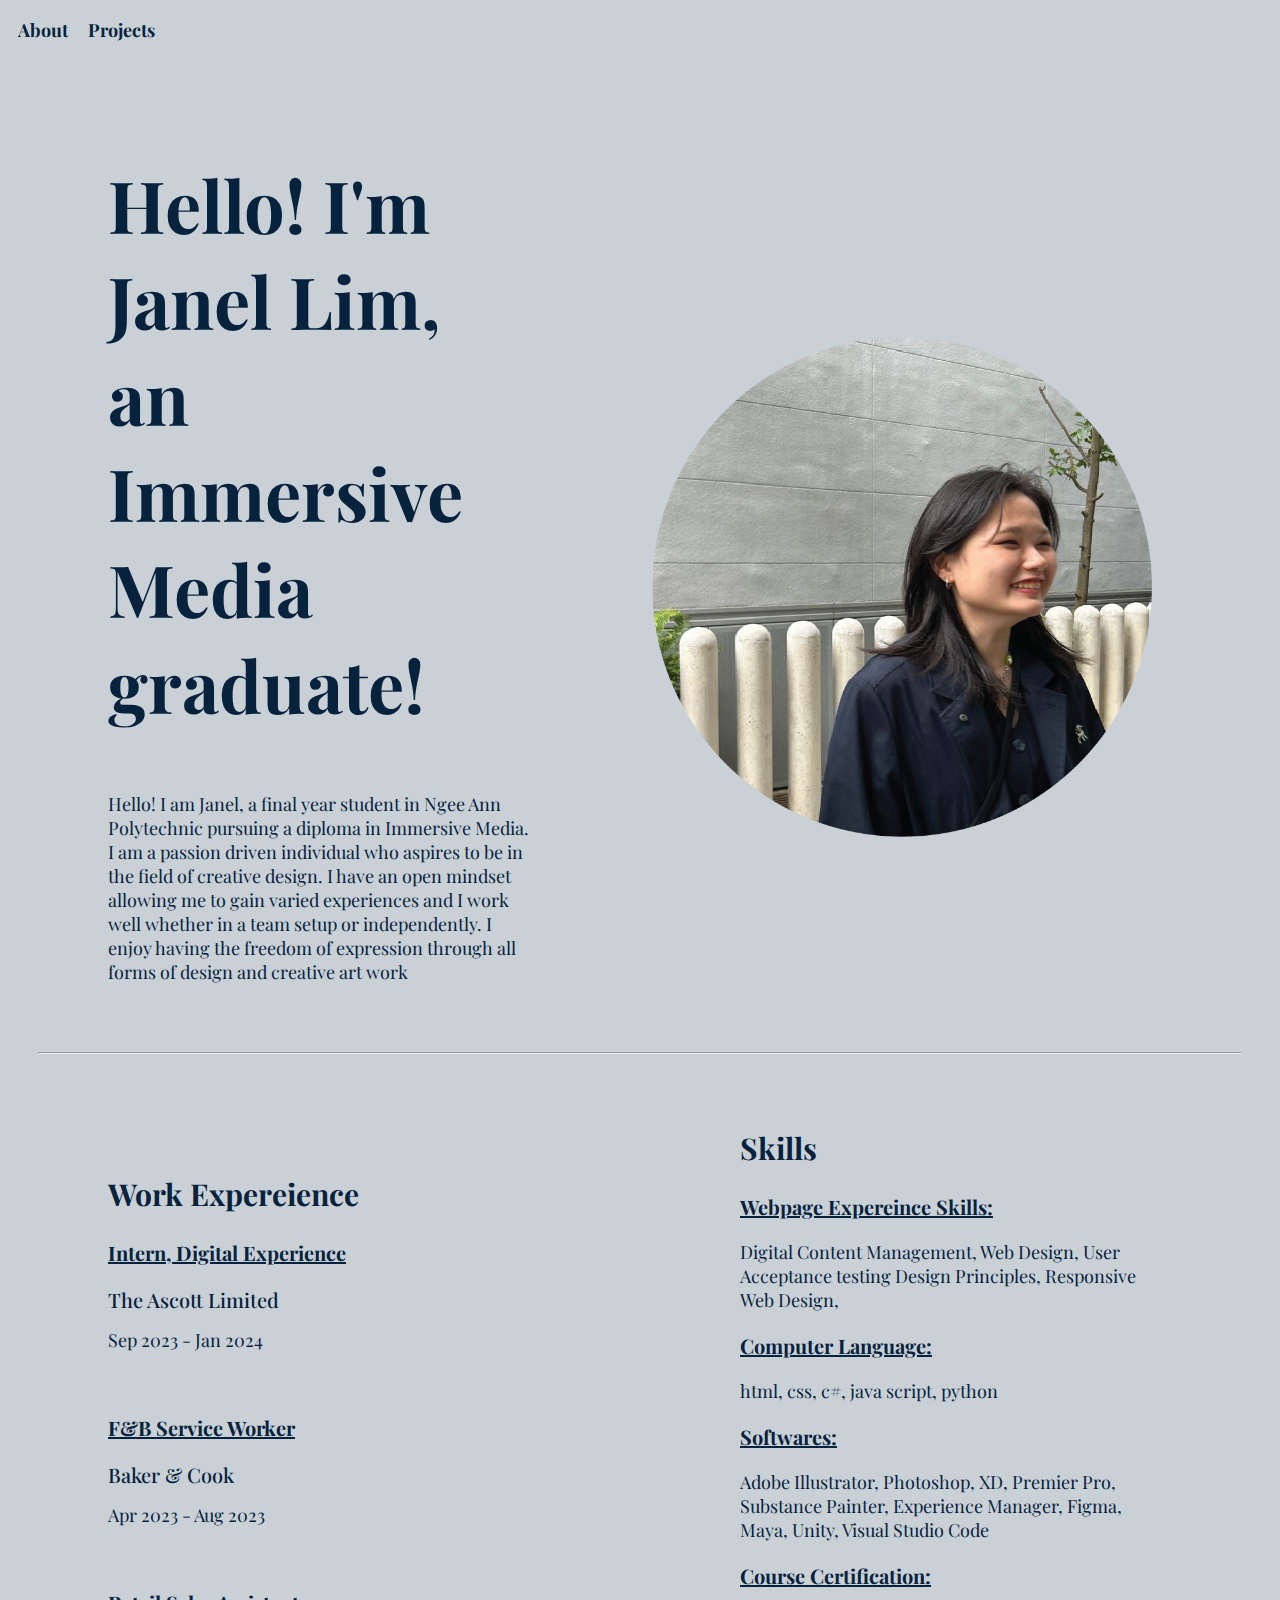
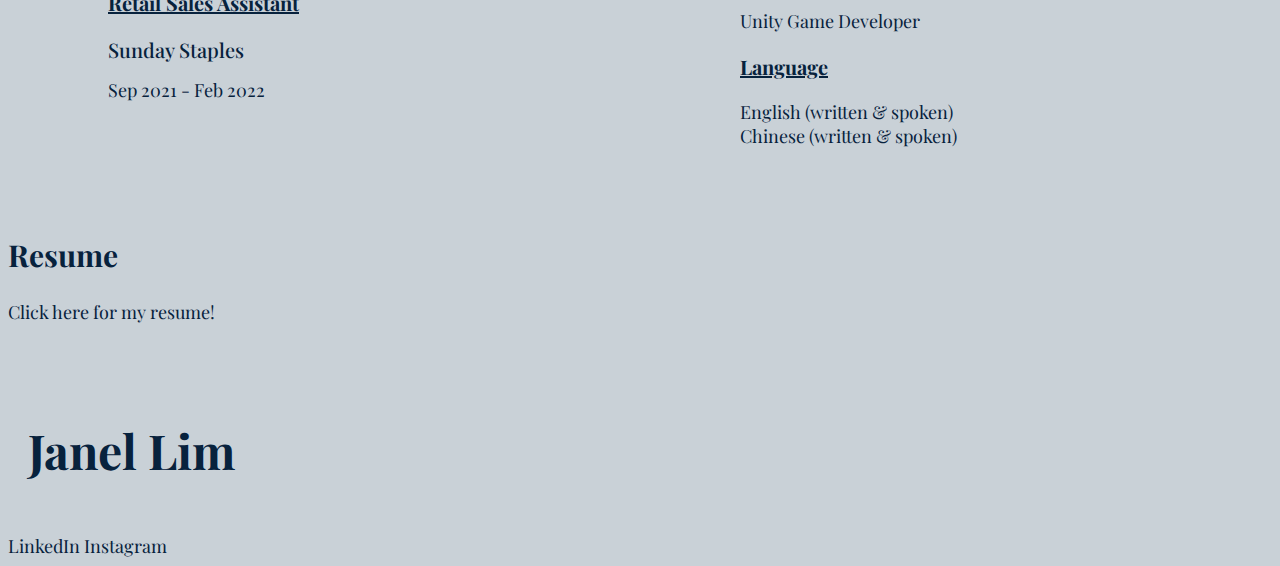
==== index.html @ 692f7a8f "fixes work & skills portion" ====
<!DOCTYPE html>
<html lang="en">
    <head>
        <meta charset="utf-8">
        <meta name="author" content="Lim Mei Fang Janel">
        <meta name="description" content="e-portfolio">
        <link href="style.css" rel="stylesheet" type="text/css">
        <link rel="preconnect" href="https://fonts.googleapis.com">
        <link rel="preconnect" href="https://fonts.gstatic.com" crossorigin>
        <link href="https://fonts.googleapis.com/css2?family=Playfair+Display:ital,wght@0,400..900;1,400..900&display=swap" rel="stylesheet">
        
        <title>Janel Lim</title>
    </head>
    <body>
        <!--<ul class="navbar">
            <li class="navitem"><a href="index.html">About</a></li>
            <li class="navitem"><a href="projects.html">Projects</a></li>
        </ul>-->

        <ul class="navbar">
            <li class="navitem"><a href="index.html">About</a></li>
            <li class="navitem"><a href="projects.html">Projects</a></li>
        </ul>
        <div class="aboutMe"><!--Row-->
            
            <div class="abtSect"><!--Column-->
                <br>
                <h2 id="personalDes">Hello! I'm Janel Lim, an Immersive Media graduate!</h2>
                <p id="home-description">Hello! I am Janel, a final year student in Ngee Ann Polytechnic pursuing a diploma in Immersive Media. 
                    I am a passion driven individual who aspires to be in the field of creative design. 
                    I have an open mindset allowing me to gain varied experiences and I work well whether in a team setup or independently.
                    I enjoy having the freedom of expression through all forms of design and creative art work
                </p>
            </div>
            <div class="abtSect"><!--Column-->
                <img src="Media/resImg.png" id="resumeIMG">
            </div>
        </div>

        <hr id="Separate-Sections">
        <div class="workSkillsec">
            <div class="WScol"><!--row-->
                <div id="workEx"><!--Column-->
                    <h2 class="indexTitle">Work Expereience</h2>
                    <div id="WEcontent"> <!--Ascott-->
                        <h3 class="WErole">Intern, Digital Experience</h3>
                        <p class="WEcompany">The Ascott Limited</p>
                        <p class="WEduration">Sep 2023 - Jan 2024 </p>
                    </div>
                    <br>
                    <div class="WEcontent"><!--BnC-->
                        <h3 class="WErole">F&B Service Worker</h3>
                        <p class="WEcompany">Baker & Cook</p>
                        <p class="WEduration">Apr 2023 - Aug 2023</p>
                    </div>
                    <br>
                    <div class="WEcontent">
                        <h3 class="WErole">Retail Sales Assistant</h3>
                        <p class="WEcompany">Sunday Staples</p>
                        <p class="WEduration">Sep 2021 - Feb 2022</p>
                    </div>
                </div>
            </div>
            <div class="WScol">
                <div id="skills">
                    <h2 class="indexTitle">Skills</h2>
                    <div class="skillList">
                        <dl id="webexperienceSkill">
                            <h3 class="skillTitle">Webpage Expereince Skills:</h3>
                            <dt>Digital Content Management, Web Design, User Acceptance testing
                                Design Principles, Responsive Web Design, 
                            </dt>
                        </dl>
                        <dl id="ComLanSkill">
                            <h3 class="skillTitle">Computer Language:</h3>
                            <dt>html, css, c#, java script, python</dt>
                        </dl>
                        <dl id="softwareSkill">
                            <h3 class="skillTitle">Softwares:</h3>
                            <dt>Adobe Illustrator, Photoshop, XD, Premier Pro, Substance Painter, Experience Manager,
                                Figma, Maya, Unity, Visual Studio Code
                            </dt>
                        </dl>
                        <dl id="courseCert">
                            <h3 class="skillTitle">Course Certification:</h3>
                            <dt>Unity Game Developer</dt><!--Add hyperklink -->
                        </dl>
                        <dl id="Lan">
                            <h3 class="skillTitle">Language</h3>
                            <dt>English (written & spoken)</dt>
                            <dt>Chinese (written & spoken)</dt>
                        </dl>
                    </div>
                </div>
            </div>
        </div>

        
        <br>
        <div id="Resume">
            <h2 class="indexTitle">Resume</h2>
            <p id="resumesubtext">Click here for my resume!</p>
        </div>
        <br>
        <footer class="footer">
            <h1 id="FooterTitle">Janel Lim</h1>
            <div class="footerlinks">
                <a href="https://www.linkedin.com/in/janel-lim-454b6a211/" target="_blank" class="footerlink">
                    LinkedIn
                </a>
                <a href="https://www.instagram.com/notjanellim/" target="_blank" class="footerlink">
                    Instagram
                </a>
            </div>
        </footer>
    </body>
</html>
---- style.css ----
*{
    margin:10;
    font-size: 18px;
    text-decoration: none;
    color: #07223D;
    background-color: #C9D1D7;
    font-family: "Playfair Display", serif;
}
/*// <uniquifier>: Use a uniquifier for the class name
// <weight>: Use a value from 400 to 900

.playfair-display-<uniquifier> {
  font-family: "Playfair Display", serif;
  font-optical-sizing: auto;
  font-weight: <weight>;
  font-style: normal;
}*/


/* NavBar*/

.navbar{
    list-style-type: none;
    margin:0;
    padding:0;
    overflow:hidden;
}

.navitem{
    float:left;
    font-weight: bold;
    font-size: 25px;
}

.navitem a{
    display:block;
    padding:10px;
    background-color: #C9D1D7;
}



/*Footer*/
#FooterTitle{
    font-size:48px;
    padding:20px;
}


/*Homepage*/

/*about section*/
.aboutMe{
    display:flex;
}

#personalDes{
    font-size: 72px;
}

.abtSect{
    width: 50%;
    float:left;
    padding: 20px; 
    padding-left: 100px;
    align-content:center;
}
/*clear float after colummn*/
.aboutMe:after{
    content:"";
    display:table;
    clear:both;
}

#home-name{
    font-size:25px;
}

#home-tagline{
    font-size:20px;
}

#Separate-Sections{
    margin:30px;
    align-items: center;
}


#resumeIMG{
    width: 500px;
    height: 500px;
    padding-top:100px;
    padding-right: 100px;
    float:right;
}

.indexTitle{
    font-size: 30px;
}

/*Work experience & sklills section*/
.workSkillsec{
    display:flex;
}

.WScol{
    width: 50%;
    float:left;
    padding: 20px; 
    padding-left: 100px;
    align-content:center;
}

.workSkillssect:after{
    content:"";
    display:table;
    clear:both;
}

.WErole{
    font-size:20px;
    text-decoration: underline;
}
.WEcompany{
    margin:0;
    font-size: 20px;
    font-weight: 500;
}

.WEduration{
    margin-top: 15px;
    font-size:18px;
}

#skills{
    padding-right: 100px;
}

.skillTitle{
    font-size: 20px;
    text-decoration: underline;
}
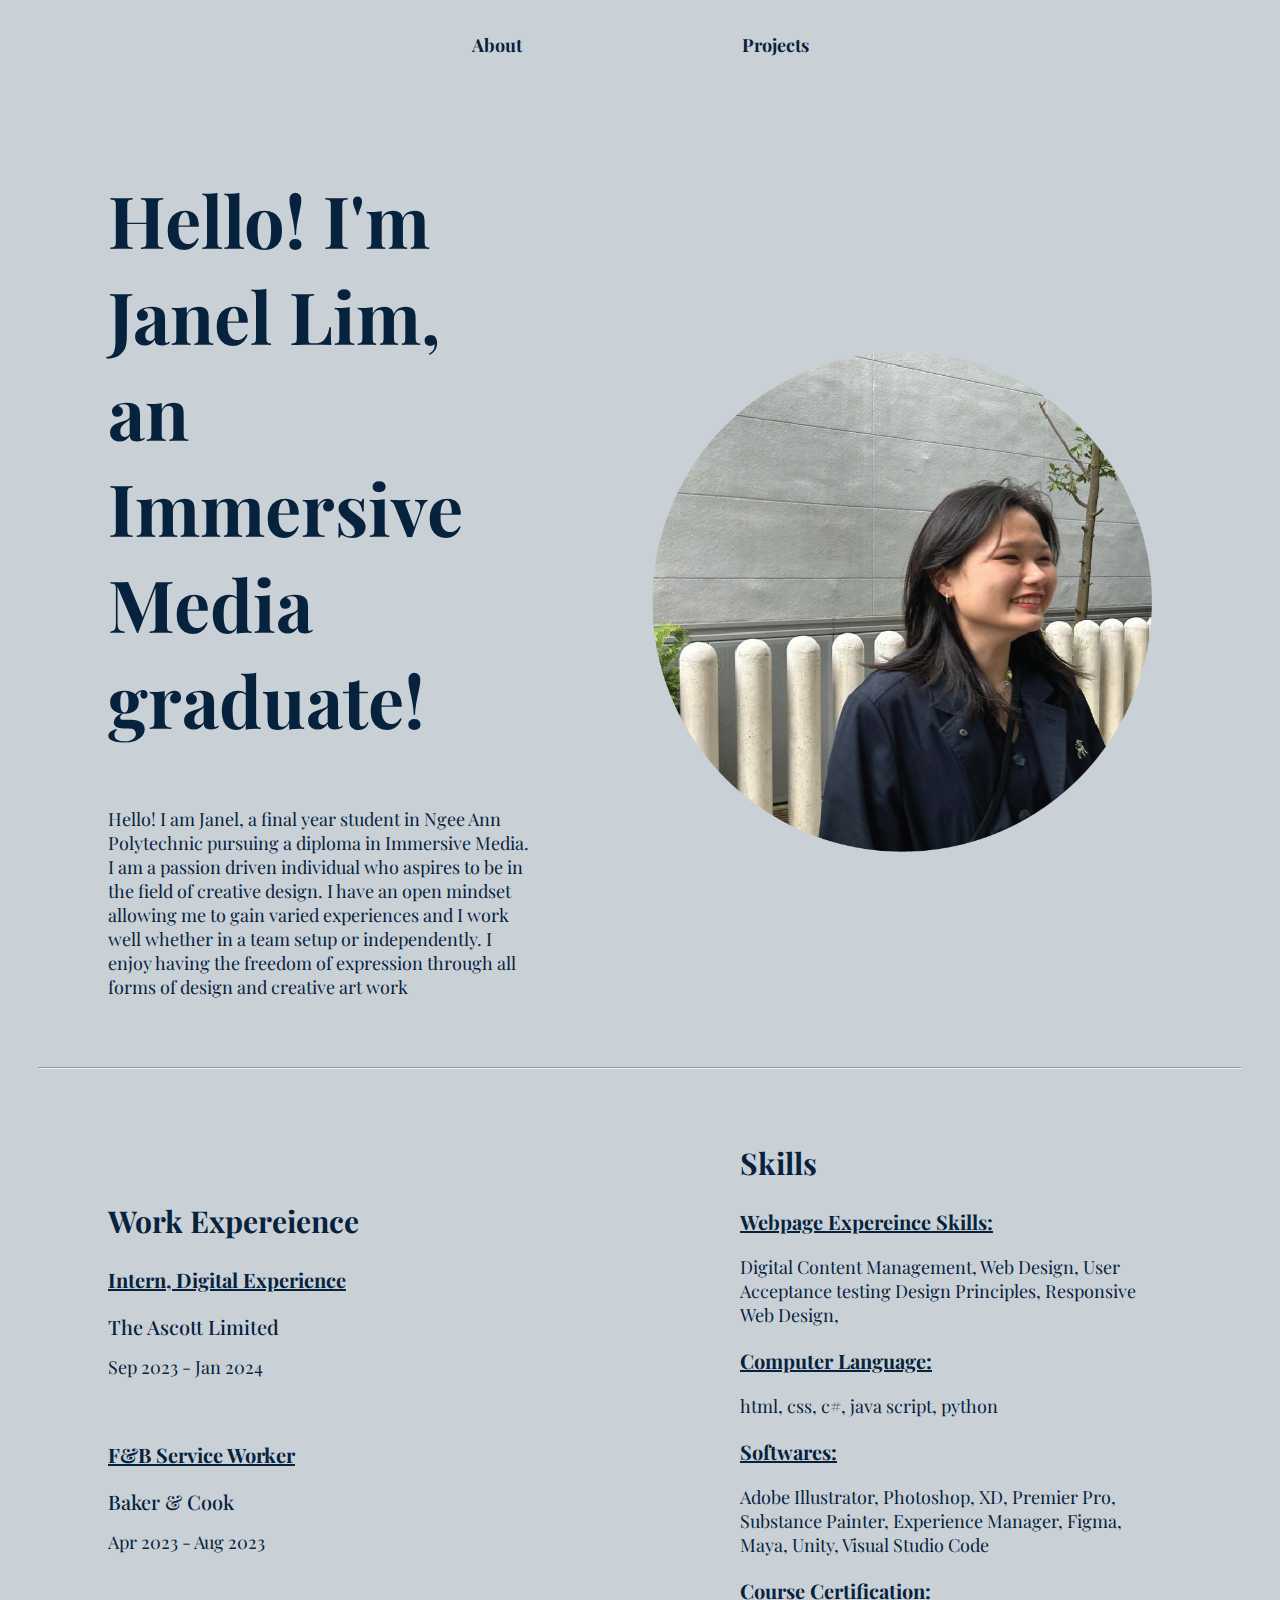
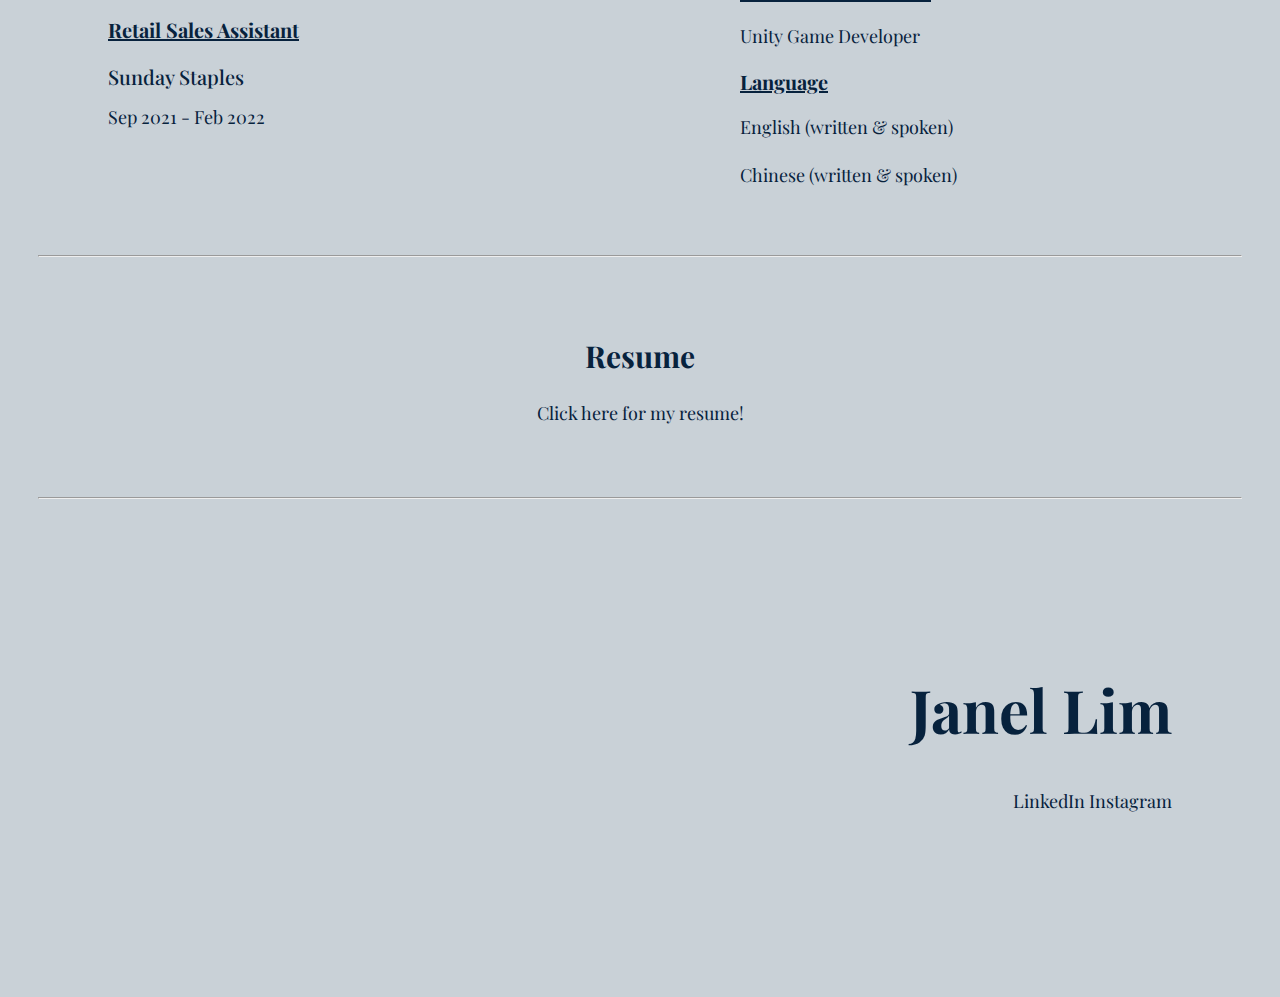
==== commit 34dbaedd: "skeleton homepage" ====
--- a/index.html
+++ b/index.html
@@ -88,6 +88,7 @@
                         <dl id="Lan">
                             <h3 class="skillTitle">Language</h3>
                             <dt>English (written & spoken)</dt>
+                            <br>
                             <dt>Chinese (written & spoken)</dt>
                         </dl>
                     </div>
@@ -95,23 +96,25 @@
             </div>
         </div>
 
-        
+        <hr id="Separate-Sections">
         <br>
         <div id="Resume">
             <h2 class="indexTitle">Resume</h2>
             <p id="resumesubtext">Click here for my resume!</p>
         </div>
         <br>
-        <footer class="footer">
-            <h1 id="FooterTitle">Janel Lim</h1>
+        <hr id="Separate-Sections">
+        
+        <div class="footer">
+            <h1 class="FooterTitle">Janel Lim</h1>
             <div class="footerlinks">
-                <a href="https://www.linkedin.com/in/janel-lim-454b6a211/" target="_blank" class="footerlink">
+                <a href="https://www.linkedin.com/in/janel-lim-454b6a211/" target="_blank" class="SMlink">
                     LinkedIn
                 </a>
                 <a href="https://www.instagram.com/notjanellim/" target="_blank" class="footerlink">
                     Instagram
                 </a>
             </div>
-        </footer>
+        </div>
     </body>
 </html>--- a/style.css
+++ b/style.css
@@ -20,16 +20,23 @@
 /* NavBar*/
 
 .navbar{
+    padding-top: 15px;
+    padding-left:0;
+    padding-bottom: 0;
+    padding-right: 0;
     list-style-type: none;
     margin:0;
-    padding:0;
     overflow:hidden;
+    display: flex;
+    justify-content: center;
 }
 
 .navitem{
     float:left;
     font-weight: bold;
-    font-size: 25px;
+    font-size: 30px;
+    padding-left:100px;
+    padding-right: 100px;
 }
 
 .navitem a{
@@ -139,4 +146,30 @@
 .skillTitle{
     font-size: 20px;
     text-decoration: underline;
+}
+#Resume{
+    display:block;
+    text-align: center;
+}
+
+/*footer*/
+
+.footer{
+    padding-bottom: 200px;
+    padding-top: 100px;
+}
+
+.FooterTitle{
+    text-align: right;
+    font-size: 60px;
+    padding-right: 100px;
+}
+.footerlinks{
+    display: block;
+    float:right;
+    padding-right: 100px;
+}
+
+.SMlink{
+    padding-left: 100px;
 }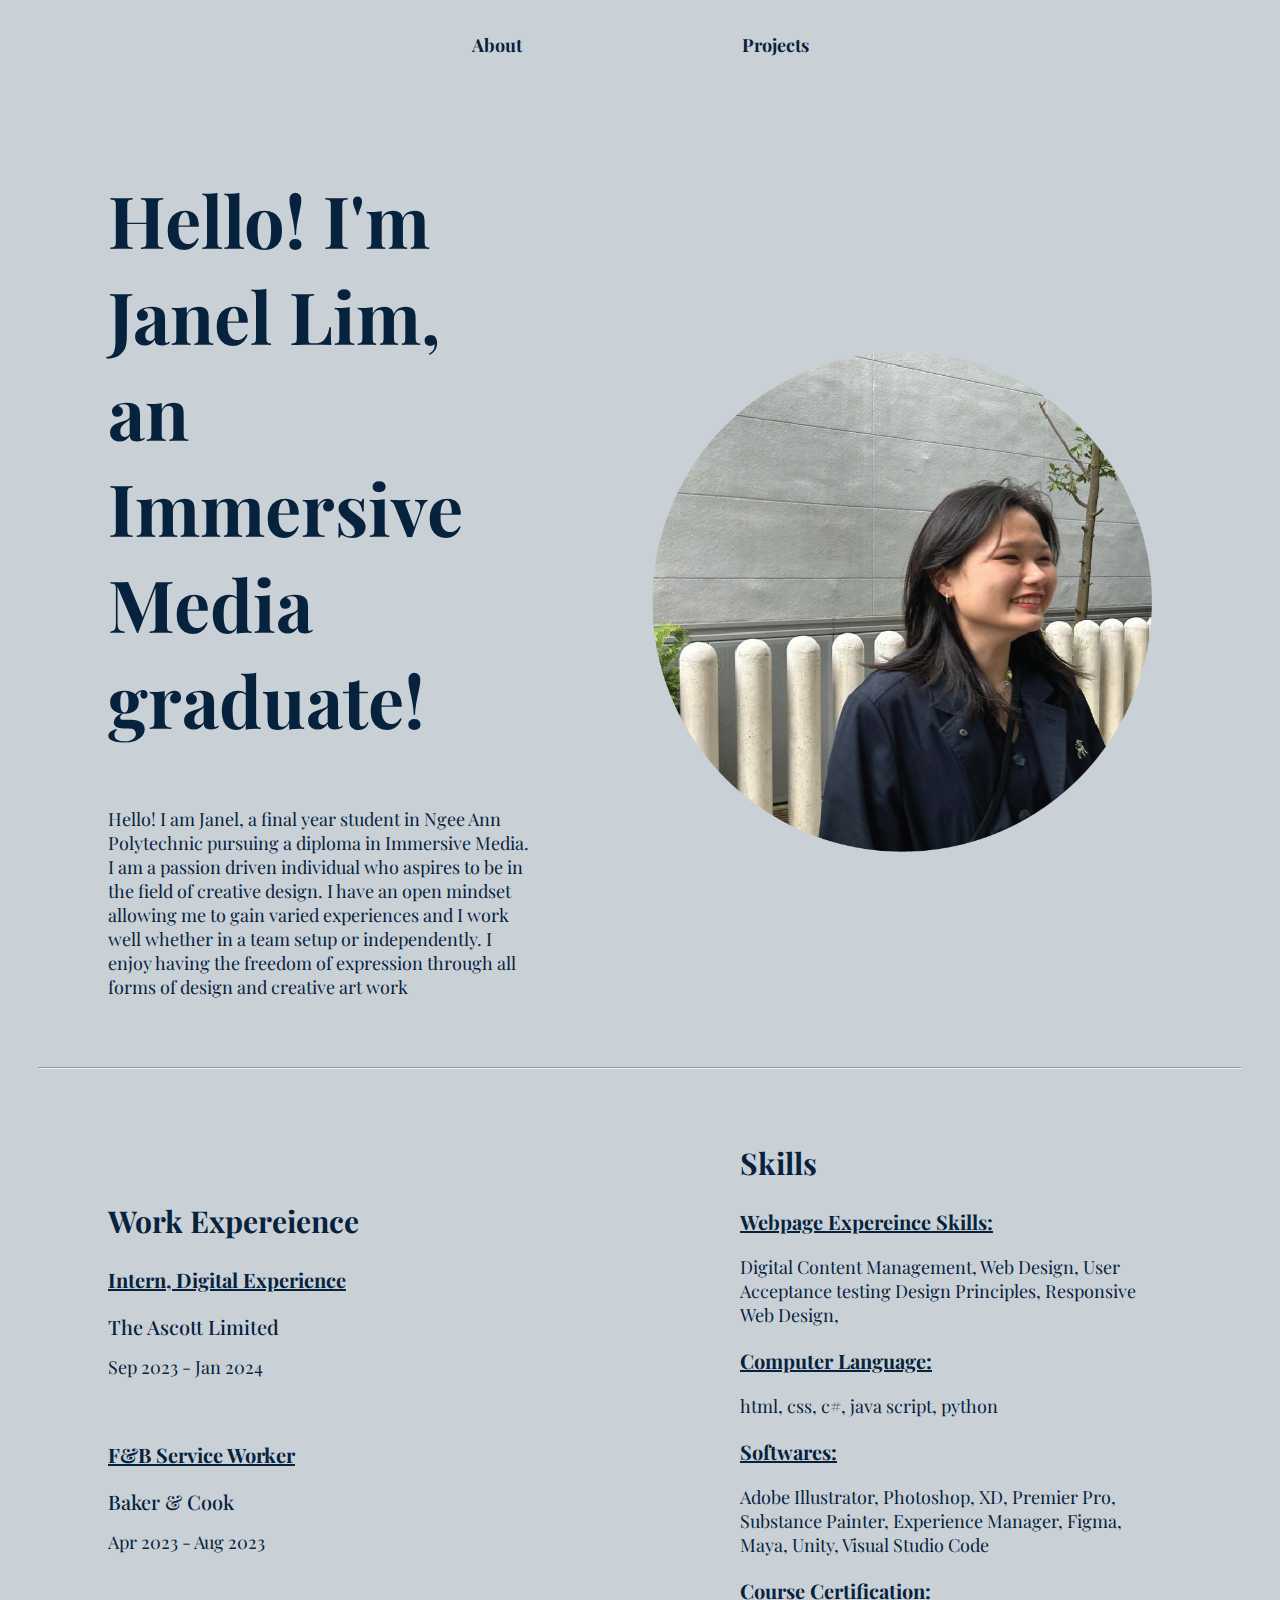
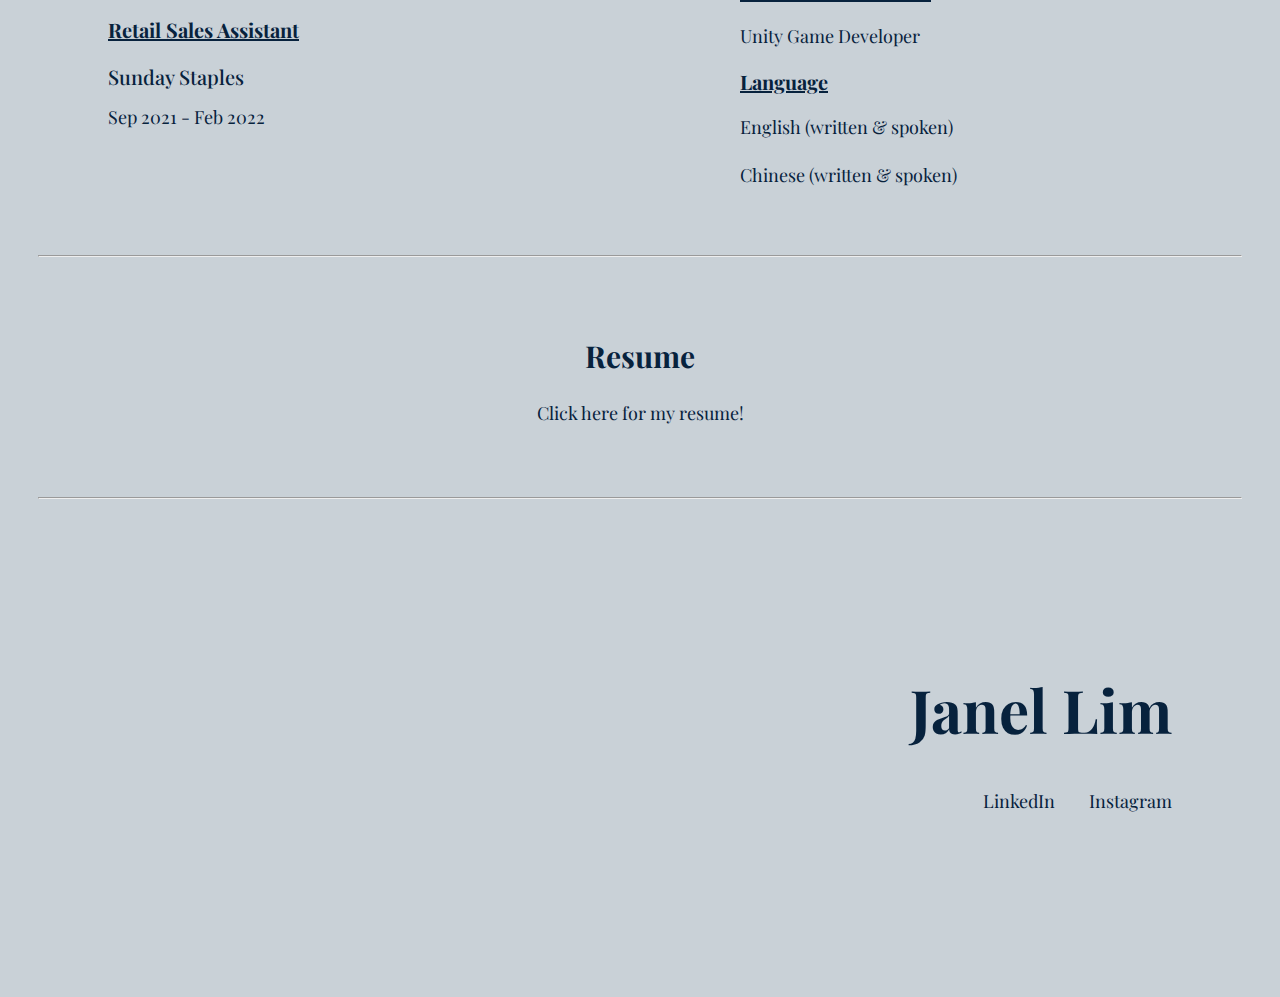
==== commit 6c01efa4: "footer social media link spacing" ====
--- a/index.html
+++ b/index.html
@@ -12,17 +12,13 @@
         <title>Janel Lim</title>
     </head>
     <body>
-        <!--<ul class="navbar">
-            <li class="navitem"><a href="index.html">About</a></li>
-            <li class="navitem"><a href="projects.html">Projects</a></li>
-        </ul>-->
-
         <ul class="navbar">
             <li class="navitem"><a href="index.html">About</a></li>
             <li class="navitem"><a href="projects.html">Projects</a></li>
         </ul>
+
+        
         <div class="aboutMe"><!--Row-->
-            
             <div class="abtSect"><!--Column-->
                 <br>
                 <h2 id="personalDes">Hello! I'm Janel Lim, an Immersive Media graduate!</h2>
@@ -108,10 +104,10 @@
         <div class="footer">
             <h1 class="FooterTitle">Janel Lim</h1>
             <div class="footerlinks">
-                <a href="https://www.linkedin.com/in/janel-lim-454b6a211/" target="_blank" class="SMlink">
+                <a href="https://www.linkedin.com/in/janel-lim-454b6a211/" target="_blank" class="SMlink1">
                     LinkedIn
                 </a>
-                <a href="https://www.instagram.com/notjanellim/" target="_blank" class="footerlink">
+                <a href="https://www.instagram.com/notjanellim/" target="_blank" class="SMlink2">
                     Instagram
                 </a>
             </div>
--- a/style.css
+++ b/style.css
@@ -48,10 +48,30 @@
 
 
 /*Footer*/
-#FooterTitle{
-    font-size:48px;
-    padding:20px;
+.footer{
+    padding-bottom: 200px;
+    padding-top: 100px;
 }
+
+.FooterTitle{
+    text-align: right;
+    font-size: 60px;
+    padding-right: 100px;
+}
+.footerlinks{
+    display: block;
+    float:right;
+    padding-right: 100px;
+}
+
+.SMlink1{
+    padding-left: 100px;
+}
+
+.SMlink2{
+    padding-left:30px;
+}
+
 
 
 /*Homepage*/
@@ -152,24 +172,4 @@
     text-align: center;
 }
 
-/*footer*/
 
-.footer{
-    padding-bottom: 200px;
-    padding-top: 100px;
-}
-
-.FooterTitle{
-    text-align: right;
-    font-size: 60px;
-    padding-right: 100px;
-}
-.footerlinks{
-    display: block;
-    float:right;
-    padding-right: 100px;
-}
-
-.SMlink{
-    padding-left: 100px;
-}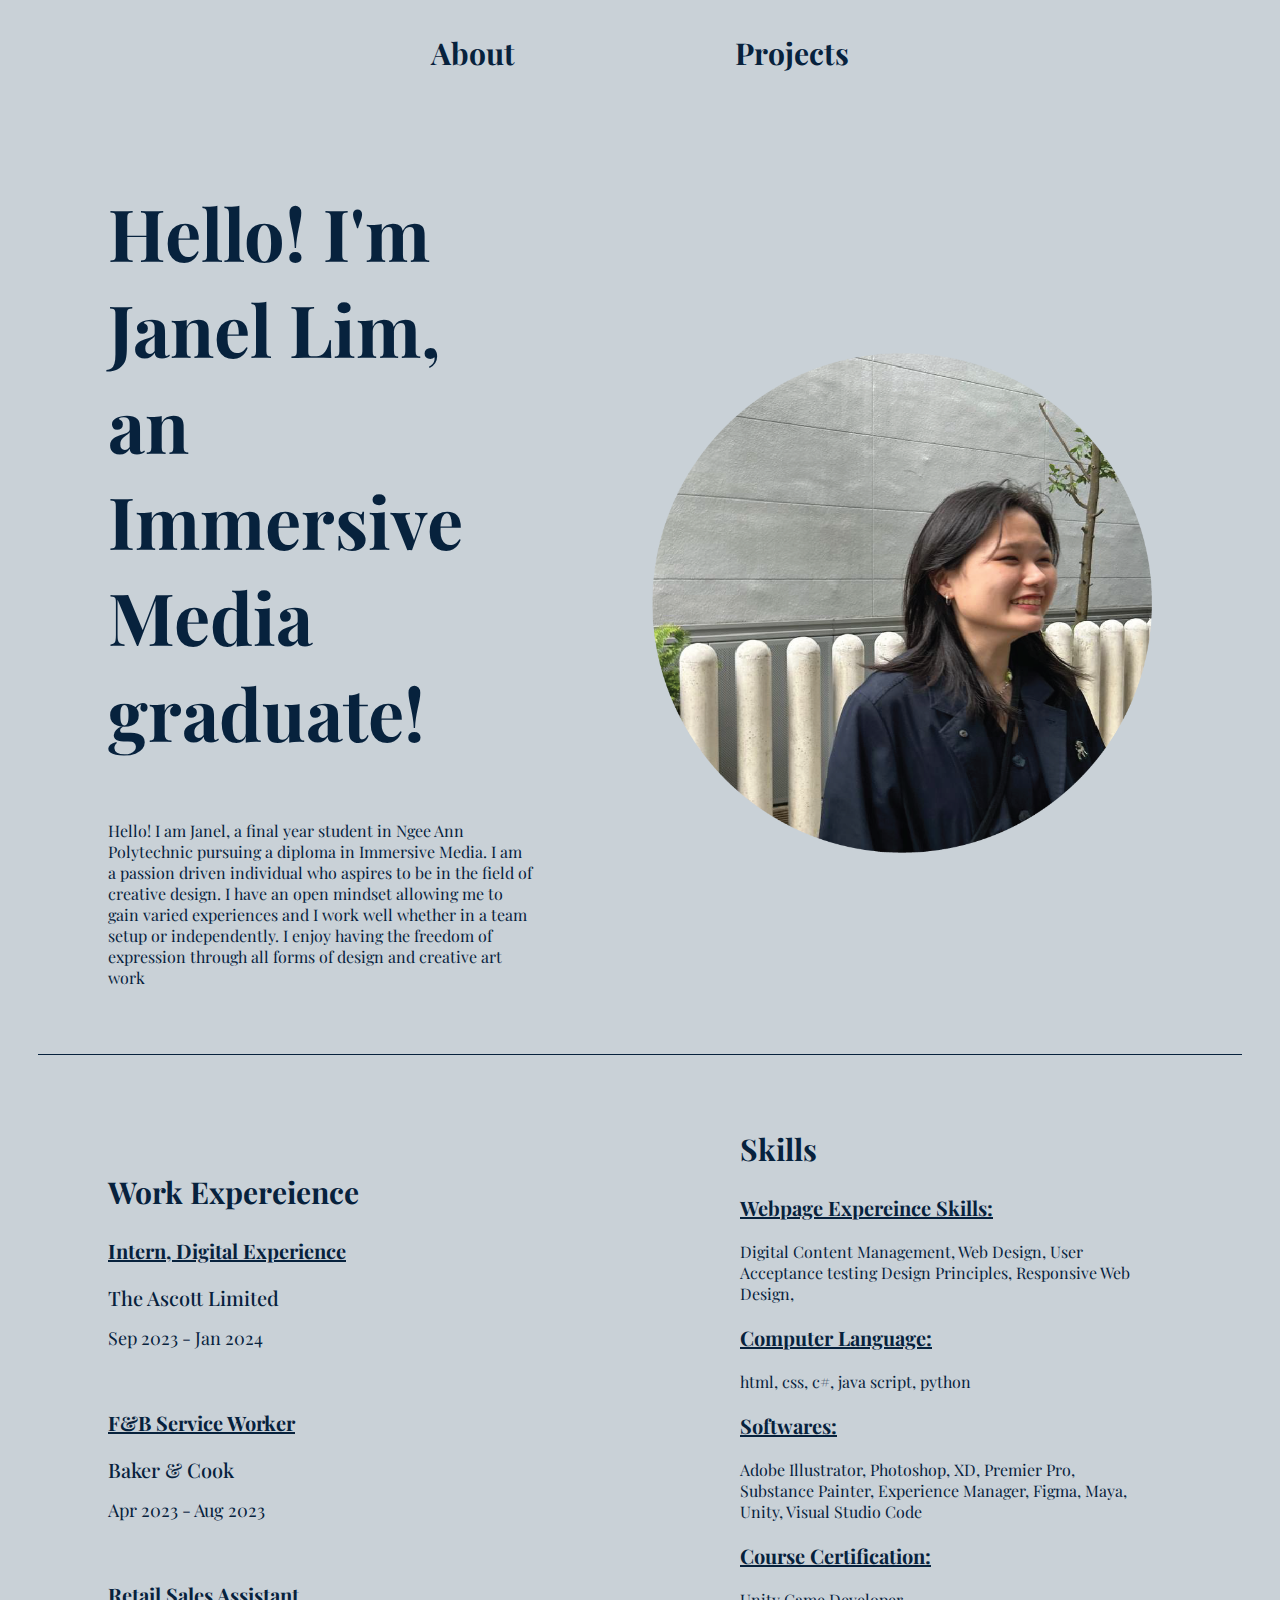
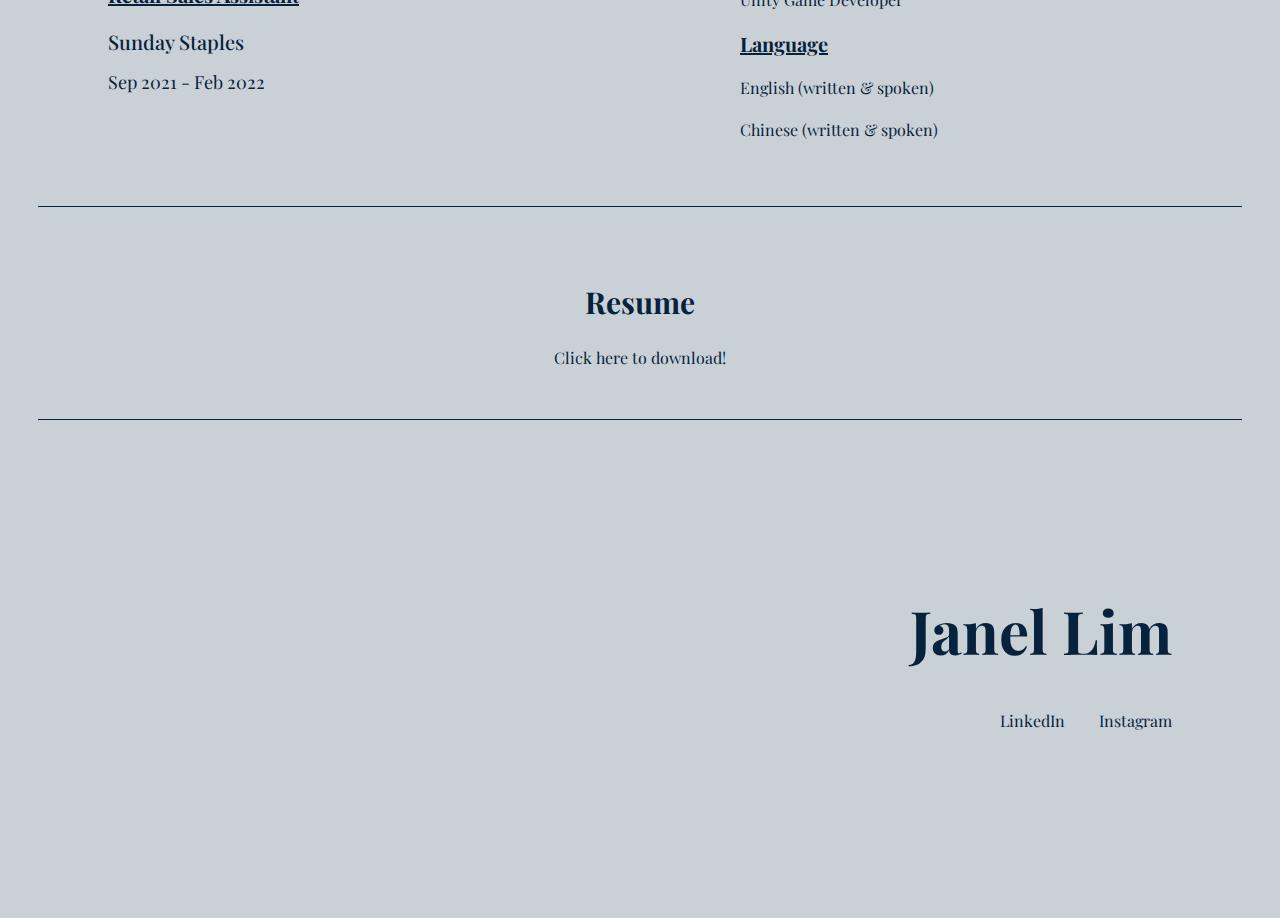
==== commit 0b89dc8a: "added images for int label project+ created page for int label prj" ====
--- a/index.html
+++ b/index.html
@@ -96,7 +96,7 @@
         <br>
         <div id="Resume">
             <h2 class="indexTitle">Resume</h2>
-            <p id="resumesubtext">Click here for my resume!</p>
+            <a href="Resume.pdf" download target="_blank" id="ResumeBtn">Click here to download!</a>
         </div>
         <br>
         <hr id="Separate-Sections">
--- a/style.css
+++ b/style.css
@@ -1,6 +1,5 @@
 *{
     margin:10;
-    font-size: 18px;
     text-decoration: none;
     color: #07223D;
     background-color: #C9D1D7;
@@ -45,6 +44,10 @@
     background-color: #C9D1D7;
 }
 
+.navitem:hover{
+    color:#073d3d;
+}
+
 
 
 /*Footer*/
@@ -74,7 +77,7 @@
 
 
 
-/*Homepage*/
+/*HOMEPAGE*/
 
 /*about section*/
 .aboutMe{
@@ -110,6 +113,10 @@
 #Separate-Sections{
     margin:30px;
     align-items: center;
+    height:0.5px;
+    border:none;
+    background:#07223D;
+
 }
 
 
@@ -173,3 +180,169 @@
 }
 
 
+/* PROJECTS PAGE*/
+
+#prjIntro{
+    padding-left: 100px;
+    padding-right: 100px;
+    display:flex;
+}
+
+.prjTitlesection{
+    width:50%;
+    float:left;
+    padding:20px;
+    align-content: center;
+    margin:20px;
+}
+
+#prjSectionTitle{
+    font-size:72px;
+}
+
+#prjSubTitle{
+    width:600px;
+}
+#toolsUsedTitle{
+    font-size: 30px;
+    margin-top: 150px;
+    padding-left: 20px;
+}
+
+#toolsUseddes{
+    padding-left: 20px;
+}
+
+
+/* Project sections*/
+
+.prjSection{
+    padding-left: 100px;
+    padding-right: 100px;
+    display:flex;
+}
+
+.prjSep{
+    width:55%;
+    float:left;
+    padding: 20px;
+    align-content: center;
+    height:320px;
+}
+
+.prjImgsec{
+    float:right;
+    padding:20px;
+    align-content: center;
+}
+
+.prj_IMG{
+    width:500px;
+    height:auto;
+}
+
+.prj_IMG_ver{
+    height:320px;
+    width:auto;
+    margin-left:90px;
+}
+
+.projectTitle{
+    font-size: 30px;
+    margin-top:50px;
+}
+
+.prjLineSep{
+    width:700px;
+    float:left;
+    color:#07223D;
+
+}
+.projectDes{
+    margin-top: 20px;
+
+}
+
+
+/*ASR Label*/
+
+#asrLink{
+    text-decoration: underline;
+}
+
+/*UNIVERSAL PRJ PAGE ELEMETNS*/
+.imgtitledes{
+    font-size: 20px;
+    padding-left: 100px;
+    padding-right: 100px;
+}
+
+.imagetitle{
+    display:block;
+    margin: 20px;
+}
+.overviewText{
+    font: 500;
+    
+}
+.prjinfoTitle{
+    font-size: 25px;
+}
+.prjintro{
+    display: flex;
+    padding-left: 100px;
+    padding-right: 100px;
+}
+.prjPgIntro{
+    padding-left: 100px;
+    padding-right: 100px;
+    padding-top: 100px;
+    display: flex;
+}
+
+.prjinfo_section{
+    display: flex;
+    padding-left: 100px;
+    padding-right: 100px;
+}
+
+.prjimgGallery{
+    display: flex;
+    padding-left: 100px;
+    padding-right: 100px;
+    width:50%;
+}
+
+.prjinfo_tools{
+    padding:50px;
+}
+
+.prjpg_timeline{
+    padding:50px;
+}
+
+.prjimage{
+    padding:30px;
+}
+/*INT LABEL PRJ PAGE*/
+.prjimg_intD{
+    width:700px;
+}
+
+.prjimg_intM{
+    height:480px;
+}
+
+#ptypgextrades{
+    padding-left: 100px;
+    padding-right: 100px;
+}
+
+
+
+
+
+
+
+
+
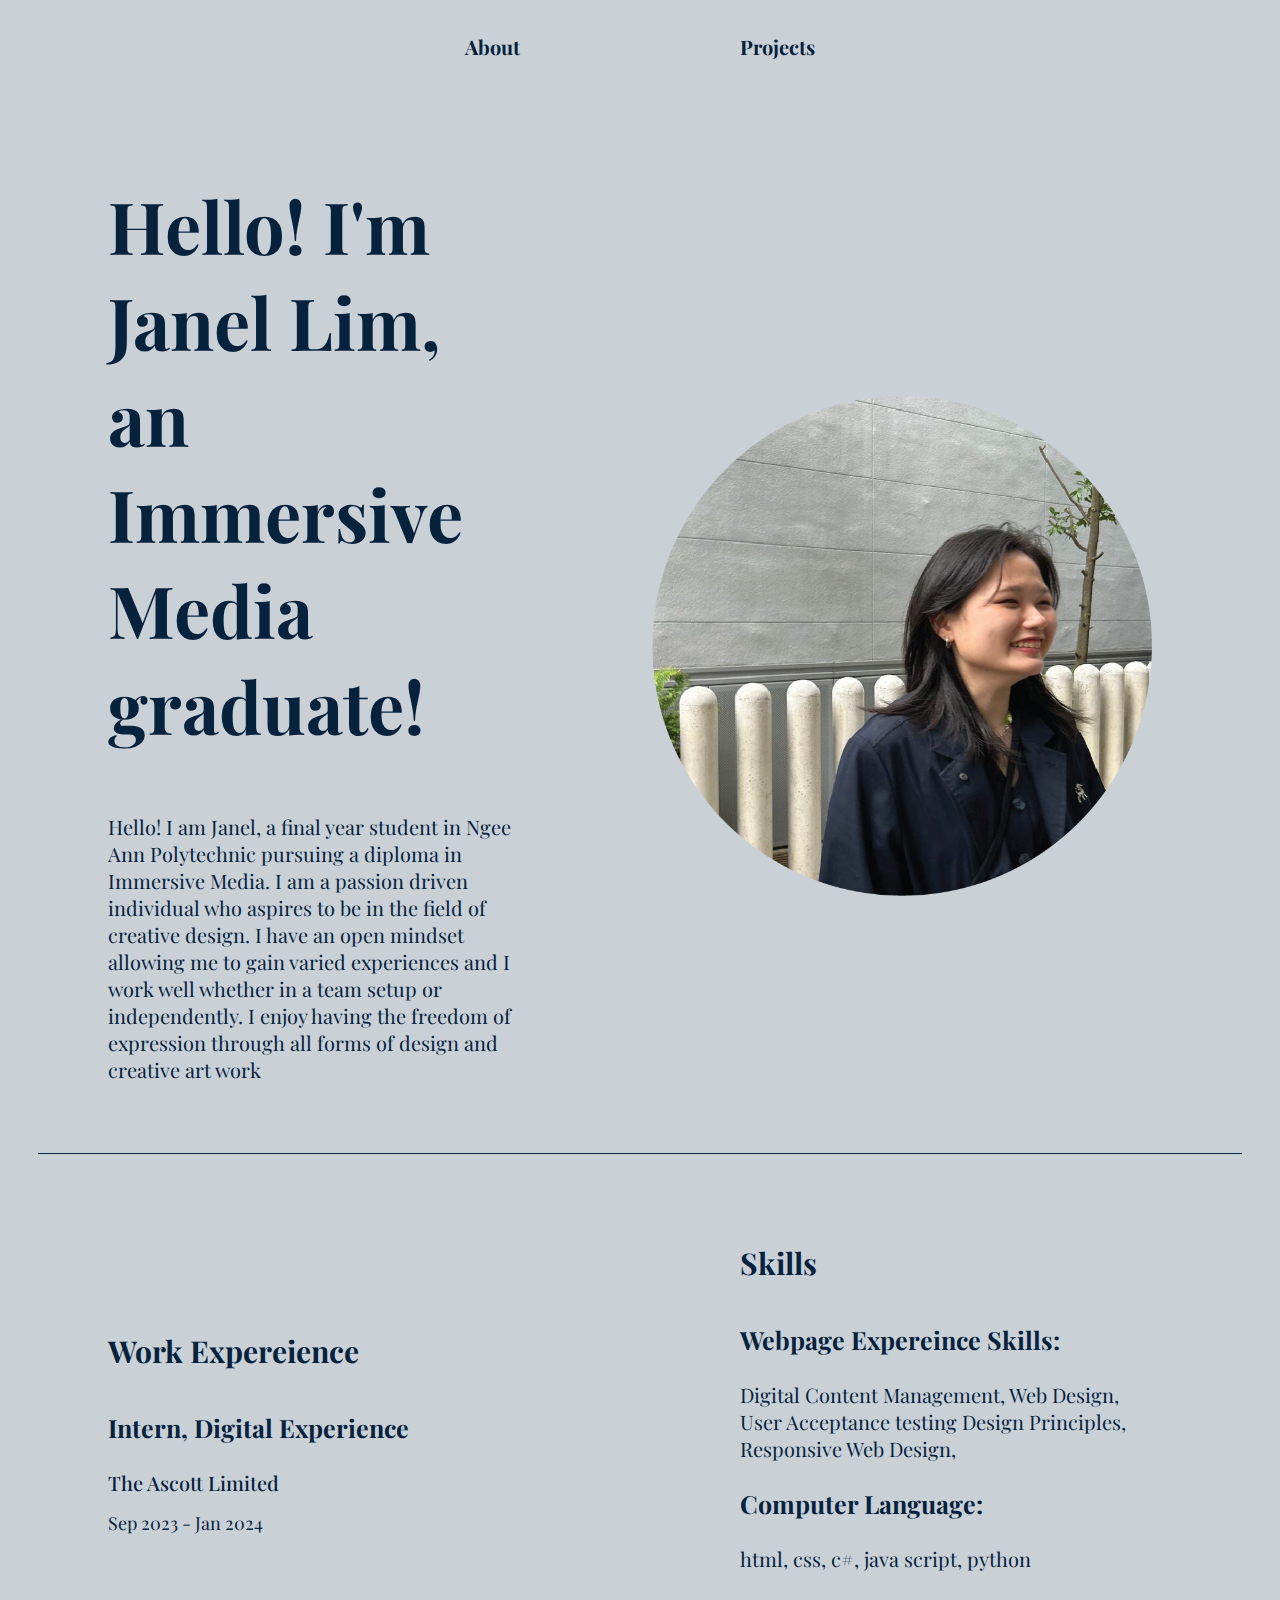
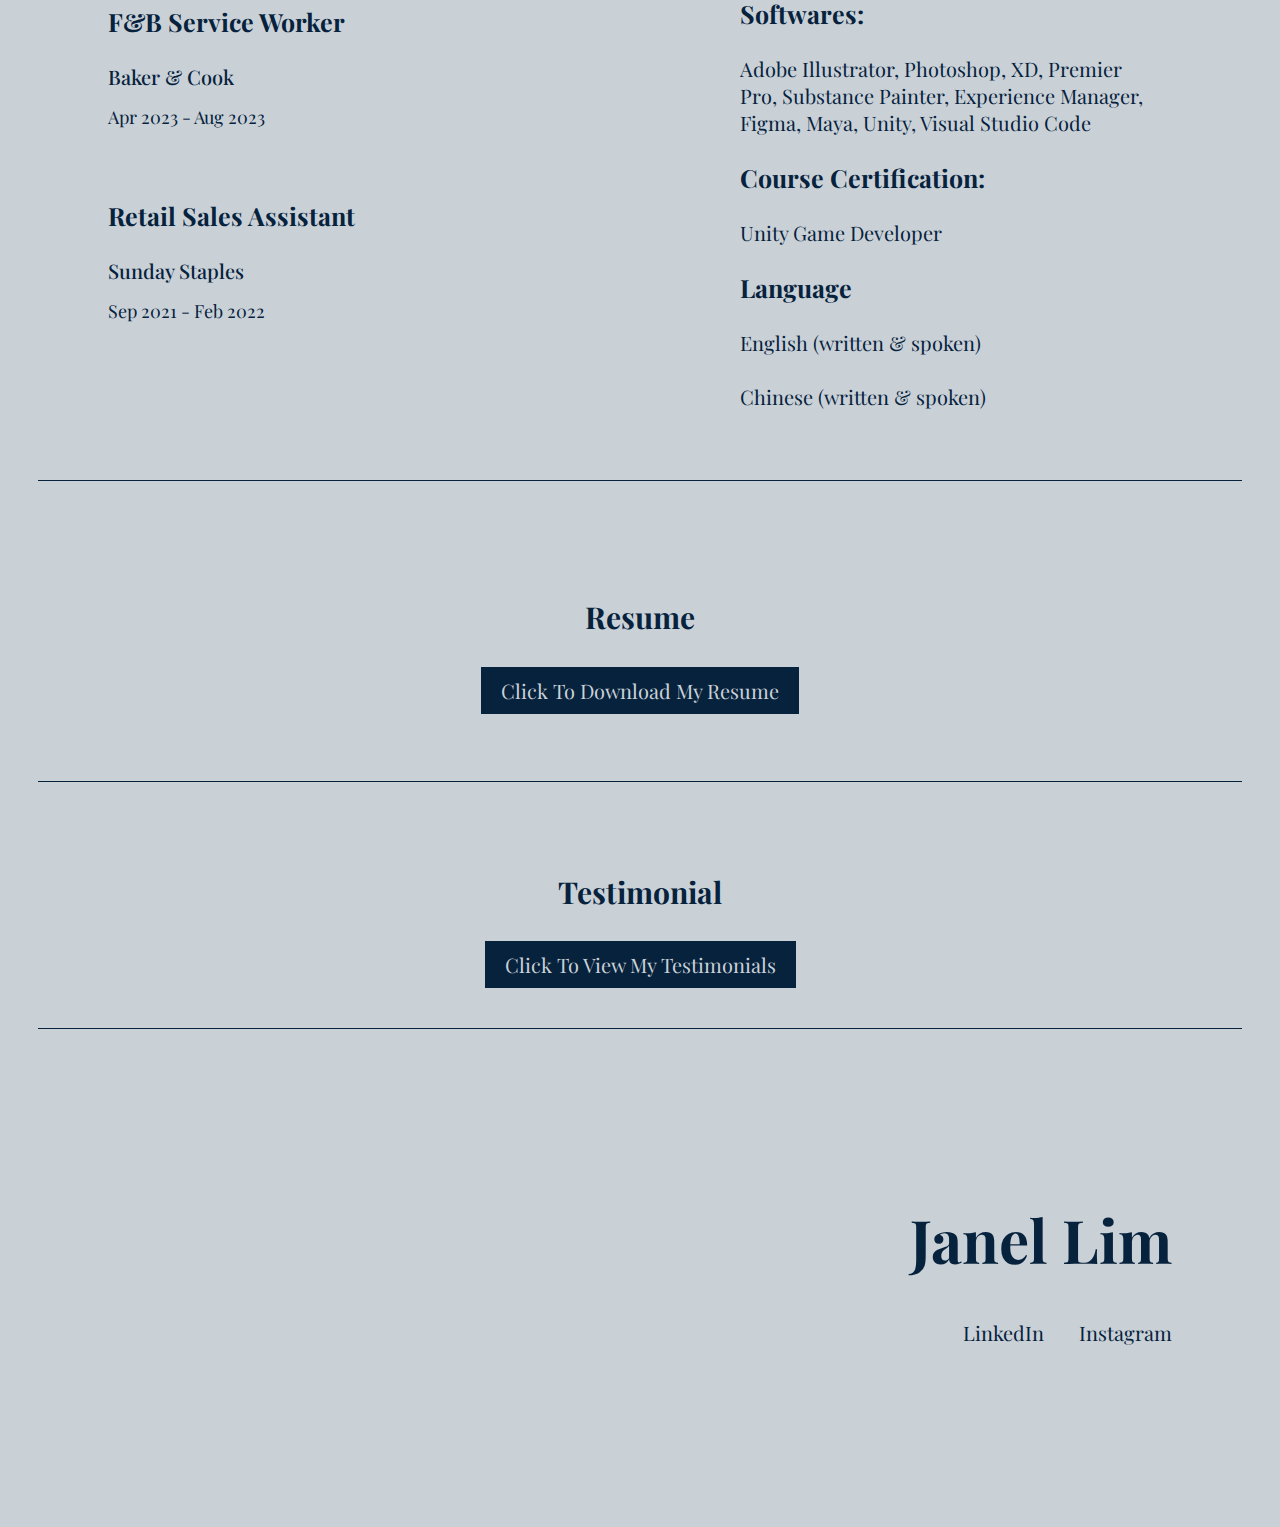
==== commit 080162fb: "Fixed UI & added more images for 3de + html page for akk" ====
--- a/index.html
+++ b/index.html
@@ -96,11 +96,17 @@
         <br>
         <div id="Resume">
             <h2 class="indexTitle">Resume</h2>
-            <a href="Resume.pdf" download target="_blank" id="ResumeBtn">Click here to download!</a>
+            <a href="Resume.pdf" download target="_blank" class="downloadBtn">Click To Download My Resume</a>
         </div>
         <br>
         <hr id="Separate-Sections">
-        
+
+        <div id="testimonial">
+            <h2 class="indexTitle">Testimonial</h2>
+            <a href="https://drive.google.com/drive/folders/1NU3mFDrRDSWX12g0d5pIdQHiDQ9j4q3T?usp=drive_link" target="_blank" class="downloadBtn">Click To View My Testimonials</a>
+        </div>
+        <hr id="Separate-Sections">
+
         <div class="footer">
             <h1 class="FooterTitle">Janel Lim</h1>
             <div class="footerlinks">
--- a/style.css
+++ b/style.css
@@ -4,6 +4,7 @@
     color: #07223D;
     background-color: #C9D1D7;
     font-family: "Playfair Display", serif;
+    font-size: 20px;
 }
 /*// <uniquifier>: Use a uniquifier for the class name
 // <weight>: Use a value from 400 to 900
@@ -130,6 +131,8 @@
 
 .indexTitle{
     font-size: 30px;
+    padding-top: 15px;
+    padding-bottom: 15px;
 }
 
 /*Work experience & sklills section*/
@@ -152,9 +155,9 @@
 }
 
 .WErole{
-    font-size:20px;
-    text-decoration: underline;
-}
+    font-size:25px;
+}
+
 .WEcompany{
     margin:0;
     font-size: 20px;
@@ -171,14 +174,22 @@
 }
 
 .skillTitle{
-    font-size: 20px;
-    text-decoration: underline;
-}
+    font-size: 25px;
+}
+
 #Resume{
     display:block;
     text-align: center;
-}
-
+    padding-top: 20px;
+    padding-bottom: 20px;
+}
+
+#testimonial{
+    display: block;
+    text-align: center;
+    padding-top: 20px;
+    padding-bottom: 20px;
+}
 
 /* PROJECTS PAGE*/
 
@@ -220,6 +231,8 @@
     padding-left: 100px;
     padding-right: 100px;
     display:flex;
+    padding-top:30px;
+    padding-bottom:30px;
 }
 
 .prjSep{
@@ -248,7 +261,7 @@
 }
 
 .projectTitle{
-    font-size: 30px;
+    font-size: 40px;
     margin-top:50px;
 }
 
@@ -272,22 +285,24 @@
 
 /*UNIVERSAL PRJ PAGE ELEMETNS*/
 .imgtitledes{
-    font-size: 20px;
+    font-size: 30px;
     padding-left: 100px;
     padding-right: 100px;
 }
 
 .imagetitle{
     display:block;
-    margin: 20px;
+    margin: 30px;
 }
 .overviewText{
     font: 500;
     
 }
+
 .prjinfoTitle{
-    font-size: 25px;
-}
+    font-size: 30px;
+}
+
 .prjintro{
     display: flex;
     padding-left: 100px;
@@ -306,24 +321,74 @@
     padding-right: 100px;
 }
 
+/*.prjimgGallery{
+    display: flex;
+    padding-left: 100px;
+    padding-right: 100px;
+    width:50%;
+    align-content: center;
+}*/
+
 .prjimgGallery{
-    display: flex;
-    padding-left: 100px;
-    padding-right: 100px;
-    width:50%;
+    display: inline-flex;
+    width: 100%;
+    justify-content: center;
+}
+
+.prjimgGallery2{
+    display:inline-flex;
+    justify-content: center;
+    width: 100%;
 }
 
 .prjinfo_tools{
+    padding-left:50px;
+    padding-top: 50px;
+    padding-bottom: 50px;
+    padding-right: 20px;
+    font-size: 30px;
+}
+
+.prjpg_timeline{
+    width:200px;
+    padding: 50px;
+}
+
+.prjimelineT{
+    width:200px;
     padding:50px;
-}
-
-.prjpg_timeline{
-    padding:50px;
+    font-size: 25px;
 }
 
 .prjimage{
     padding:30px;
 }
+
+.prjimage2{
+    padding-right: 30px;
+    padding-top: 30px;
+    padding-bottom: 30px;
+}
+
+.prjimage3{
+    padding-left: 30px;
+    padding-bottom: 30px;
+    padding-top: 30px;
+    padding-right:10px;
+}
+.prjbtn{
+    width:50px;
+    background-color: #07223D;
+    color: #C9D1D7;
+    padding-left: 20px;
+    padding-right: 20px;
+    padding-top: 10px;
+    padding-bottom: 10px;
+    margin-top: 20px;
+    font-weight: 400;
+}
+
+
 /*INT LABEL PRJ PAGE*/
 .prjimg_intD{
     width:700px;
@@ -339,10 +404,23 @@
 }
 
 
-
-
-
-
-
-
-
+/*TT PRJ PAGE*/
+.downloadBtn{
+    background-color: #07223D;
+    color: #C9D1D7;
+    padding-left: 20px;
+    padding-right: 20px;
+    padding-top: 10px;
+    padding-bottom: 10px;
+    margin-top: 20px;
+    font-weight: 400;
+
+}
+
+
+
+
+
+
+
+
